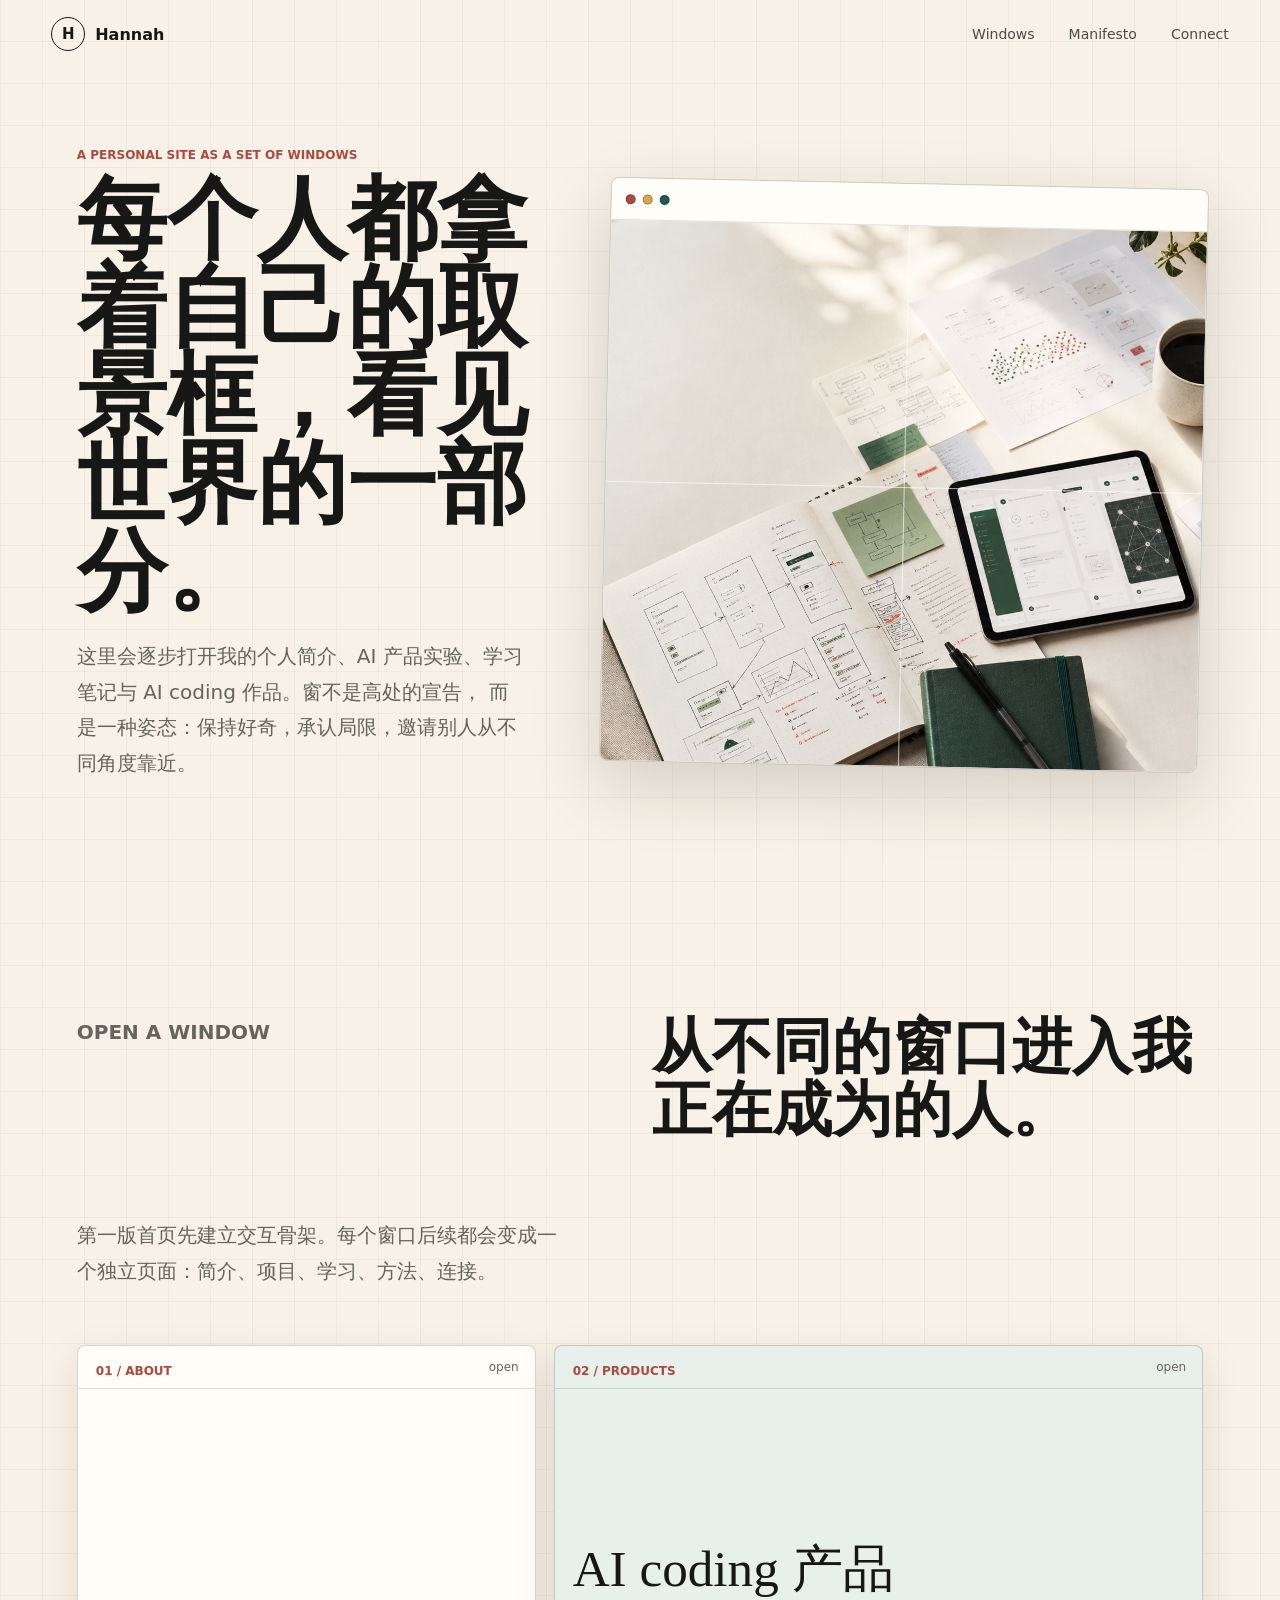
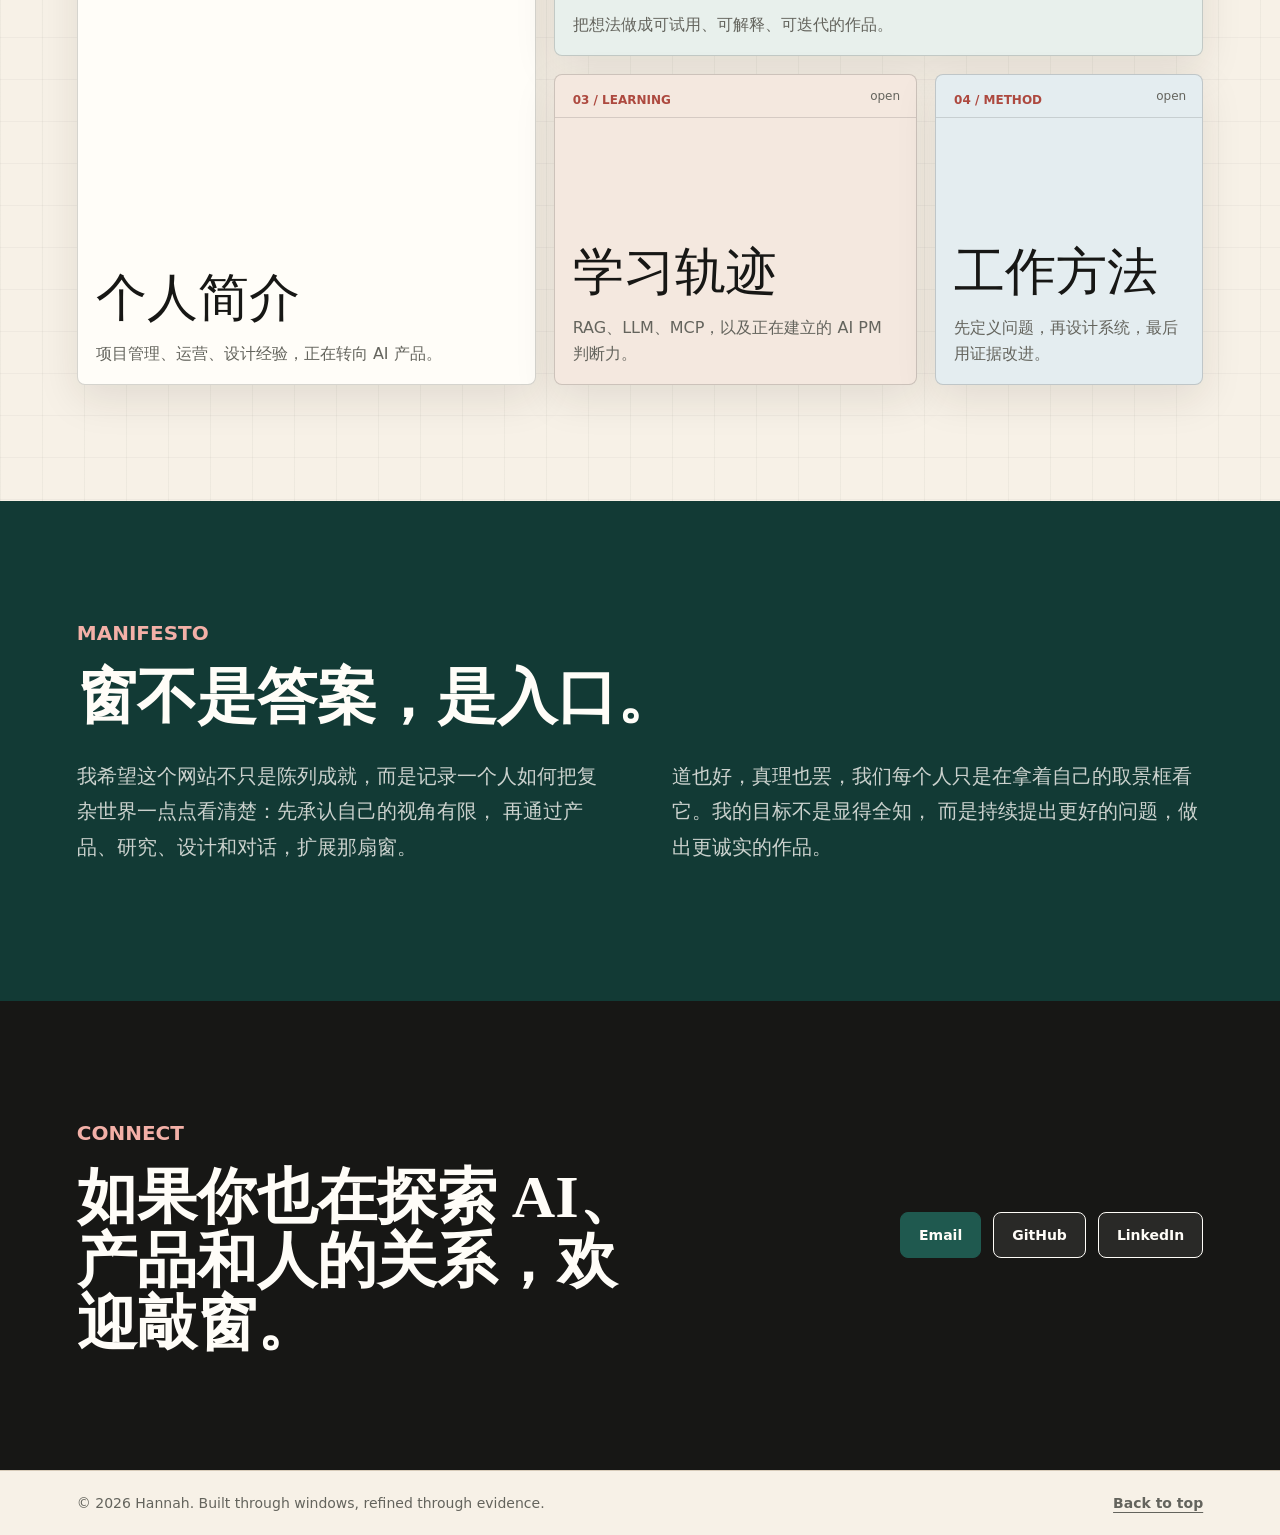
==== index.html @ ca7845c7 "Initial personal site" ====
<!doctype html>
<html lang="zh-CN">
  <head>
    <meta charset="utf-8" />
    <meta name="viewport" content="width=device-width, initial-scale=1" />
    <title>Hannah | Windows into AI Product Work</title>
    <meta
      name="description"
      content="Hannah's personal site: a window-themed portfolio for AI product thinking, AI coding products, learning notes, and human-centered experiments."
    />
    <meta property="og:title" content="Hannah | Windows into AI Product Work" />
    <meta
      property="og:description"
      content="A window-themed personal portfolio for AI product work, learning notes, and AI coding experiments."
    />
    <meta property="og:type" content="website" />
    <meta property="og:image" content="assets/hero-ai-product-workbench.png" />
    <link rel="stylesheet" href="styles.css" />
  </head>
  <body>
    <header class="site-header" data-header>
      <a class="brand" href="#top" aria-label="Hannah home">
        <span class="brand-mark">H</span>
        <span>Hannah</span>
      </a>
      <nav class="nav" aria-label="Primary navigation">
        <a href="#windows">Windows</a>
        <a href="#manifesto">Manifesto</a>
        <a href="#connect">Connect</a>
      </nav>
    </header>

    <main id="top">
      <section class="hero" aria-labelledby="hero-title">
        <div class="hero-copy">
          <p class="eyebrow">A personal site as a set of windows</p>
          <h1 id="hero-title">每个人都拿着自己的取景框，看见世界的一部分。</h1>
          <p>
            这里会逐步打开我的个人简介、AI 产品实验、学习笔记与 AI coding 作品。窗不是高处的宣告，
            而是一种姿态：保持好奇，承认局限，邀请别人从不同角度靠近。
          </p>
        </div>

        <div class="hero-window" aria-label="A large visual window into Hannah's AI product workbench">
          <div class="window-chrome">
            <span></span>
            <span></span>
            <span></span>
          </div>
          <img
            src="assets/hero-ai-product-workbench.png"
            alt="A refined AI product workbench with notes, wireframes, charts, and product screens."
          />
        </div>
      </section>

      <section class="window-stage" id="windows" aria-labelledby="windows-title">
        <div class="stage-heading">
          <p class="section-kicker">Open a window</p>
          <h2 id="windows-title">从不同的窗口进入我正在成为的人。</h2>
          <p>
            第一版首页先建立交互骨架。每个窗口后续都会变成一个独立页面：简介、项目、学习、方法、连接。
          </p>
        </div>

        <div class="window-grid" aria-label="Portfolio windows">
          <button class="window-card about-window" type="button" data-window="about">
            <span class="window-label">01 / About</span>
            <span class="window-title">个人简介</span>
            <span class="window-line">项目管理、运营、设计经验，正在转向 AI 产品。</span>
          </button>

          <button class="window-card product-window" type="button" data-window="products">
            <span class="window-label">02 / Products</span>
            <span class="window-title">AI coding 产品</span>
            <span class="window-line">把想法做成可试用、可解释、可迭代的作品。</span>
          </button>

          <button class="window-card learning-window" type="button" data-window="learning">
            <span class="window-label">03 / Learning</span>
            <span class="window-title">学习轨迹</span>
            <span class="window-line">RAG、LLM、MCP，以及正在建立的 AI PM 判断力。</span>
          </button>

          <button class="window-card method-window" type="button" data-window="method">
            <span class="window-label">04 / Method</span>
            <span class="window-title">工作方法</span>
            <span class="window-line">先定义问题，再设计系统，最后用证据改进。</span>
          </button>
        </div>
      </section>

      <section class="manifesto" id="manifesto" aria-labelledby="manifesto-title">
        <p class="section-kicker">Manifesto</p>
        <h2 id="manifesto-title">窗不是答案，是入口。</h2>
        <div class="manifesto-grid">
          <p>
            我希望这个网站不只是陈列成就，而是记录一个人如何把复杂世界一点点看清楚：先承认自己的视角有限，
            再通过产品、研究、设计和对话，扩展那扇窗。
          </p>
          <p>
            道也好，真理也罢，我们每个人只是在拿着自己的取景框看它。我的目标不是显得全知，
            而是持续提出更好的问题，做出更诚实的作品。
          </p>
        </div>
      </section>

      <section class="connect" id="connect" aria-labelledby="connect-title">
        <div>
          <p class="section-kicker">Connect</p>
          <h2 id="connect-title">如果你也在探索 AI、产品和人的关系，欢迎敲窗。</h2>
        </div>
        <div class="connect-actions">
          <a class="button primary" href="mailto:hello@example.com">Email</a>
          <a class="button secondary" href="https://github.com/" target="_blank" rel="noreferrer">GitHub</a>
          <a class="button secondary" href="https://www.linkedin.com/" target="_blank" rel="noreferrer">LinkedIn</a>
        </div>
      </section>
    </main>

    <footer class="site-footer">
      <p>© <span data-year></span> Hannah. Built through windows, refined through evidence.</p>
      <a href="#top">Back to top</a>
    </footer>

    <dialog class="window-dialog" data-dialog>
      <div class="dialog-shell">
        <button class="dialog-close" type="button" data-close aria-label="Close window">×</button>
        <p class="dialog-kicker" data-dialog-kicker></p>
        <h2 data-dialog-title></h2>
        <p data-dialog-body></p>
        <a data-dialog-link href="#connect">Continue</a>
      </div>
    </dialog>

    <script src="script.js"></script>
  </body>
</html>
---- styles.css ----
:root {
  --ink: #171715;
  --muted: #64645d;
  --paper: #f7f1e7;
  --paper-deep: #ebe1d1;
  --glass: rgba(255, 253, 247, 0.72);
  --white: #fffdf8;
  --line: #d7cbb9;
  --green: #1f594f;
  --green-dark: #123a35;
  --red: #ad493f;
  --blue: #7e99a3;
  --shadow: 0 24px 70px rgba(35, 31, 24, 0.16);
}

* {
  box-sizing: border-box;
}

html {
  scroll-behavior: smooth;
}

body {
  margin: 0;
  color: var(--ink);
  background:
    linear-gradient(90deg, rgba(23, 23, 21, 0.04) 1px, transparent 1px),
    linear-gradient(0deg, rgba(23, 23, 21, 0.035) 1px, transparent 1px),
    var(--paper);
  background-size: 42px 42px;
  font-family:
    Inter, ui-sans-serif, system-ui, -apple-system, BlinkMacSystemFont, "Segoe UI", sans-serif;
}

body::selection {
  color: var(--white);
  background: var(--green);
}

a,
button {
  color: inherit;
}

button {
  font: inherit;
}

.site-header {
  position: fixed;
  z-index: 20;
  top: 0;
  left: 0;
  right: 0;
  display: flex;
  align-items: center;
  justify-content: space-between;
  min-height: 68px;
  padding: 16px clamp(18px, 4vw, 52px);
  color: var(--ink);
  transition:
    background 180ms ease,
    box-shadow 180ms ease;
}

.site-header.is-scrolled {
  background: rgba(247, 241, 231, 0.88);
  box-shadow: 0 1px 0 rgba(23, 23, 21, 0.08);
  backdrop-filter: blur(18px);
}

.brand,
.nav {
  display: flex;
  align-items: center;
}

.brand {
  gap: 10px;
  font-weight: 780;
  text-decoration: none;
}

.brand-mark {
  display: grid;
  width: 34px;
  height: 34px;
  place-items: center;
  border: 1px solid currentColor;
  border-radius: 50%;
  font-size: 15px;
}

.nav {
  gap: clamp(14px, 3vw, 34px);
  font-size: 14px;
}

.nav a {
  text-decoration: none;
  opacity: 0.76;
}

.nav a:hover {
  opacity: 1;
}

.hero {
  min-height: 100vh;
  display: grid;
  grid-template-columns: minmax(0, 0.86fr) minmax(360px, 1.14fr);
  gap: clamp(34px, 6vw, 88px);
  align-items: center;
  padding: 108px clamp(20px, 6vw, 86px) 58px;
}

.hero-copy {
  max-width: 690px;
}

.eyebrow,
.section-kicker {
  margin: 0 0 14px;
  color: var(--red);
  font-size: 12px;
  font-weight: 820;
  letter-spacing: 0;
  text-transform: uppercase;
}

h1,
h2,
h3,
p {
  margin-top: 0;
}

h1,
h2 {
  font-family: Georgia, "Times New Roman", serif;
  letter-spacing: 0;
}

h1 {
  margin-bottom: 24px;
  font-size: clamp(44px, 7vw, 90px);
  line-height: 0.98;
}

.hero-copy p:not(.eyebrow),
.stage-heading p,
.manifesto p,
.connect p {
  color: var(--muted);
  font-size: clamp(17px, 2vw, 20px);
  line-height: 1.78;
}

.hero-window {
  position: relative;
  overflow: hidden;
  min-height: min(62vh, 620px);
  border: 1px solid rgba(23, 23, 21, 0.22);
  border-radius: 8px;
  background: var(--white);
  box-shadow: var(--shadow);
  transform: rotate(1.2deg);
}

.hero-window::before,
.hero-window::after {
  content: "";
  position: absolute;
  z-index: 2;
  background: rgba(255, 253, 248, 0.68);
  pointer-events: none;
}

.hero-window::before {
  top: 42px;
  bottom: 0;
  left: 50%;
  width: 1px;
}

.hero-window::after {
  left: 0;
  right: 0;
  top: 52%;
  height: 1px;
}

.window-chrome {
  position: relative;
  z-index: 3;
  display: flex;
  gap: 7px;
  align-items: center;
  height: 42px;
  padding: 0 14px;
  background: rgba(255, 253, 248, 0.84);
  border-bottom: 1px solid rgba(23, 23, 21, 0.12);
}

.window-chrome span {
  width: 10px;
  height: 10px;
  border: 1px solid rgba(23, 23, 21, 0.35);
  border-radius: 50%;
}

.window-chrome span:nth-child(1) {
  background: var(--red);
}

.window-chrome span:nth-child(2) {
  background: #d5a84e;
}

.window-chrome span:nth-child(3) {
  background: var(--green);
}

.hero-window img {
  display: block;
  width: 100%;
  height: calc(100% - 42px);
  min-height: 540px;
  object-fit: cover;
}

.window-stage,
.manifesto,
.connect {
  padding: clamp(62px, 9vw, 118px) clamp(20px, 6vw, 86px);
}

.stage-heading {
  display: grid;
  grid-template-columns: minmax(0, 0.95fr) minmax(280px, 1.05fr);
  gap: clamp(28px, 6vw, 88px);
  align-items: start;
  margin-bottom: 36px;
}

.stage-heading h2,
.manifesto h2,
.connect h2 {
  margin: 0;
  font-size: clamp(32px, 4.7vw, 64px);
  line-height: 1.05;
}

.window-grid {
  display: grid;
  grid-template-columns: repeat(12, 1fr);
  gap: 18px;
  min-height: 640px;
}

.window-card {
  position: relative;
  display: flex;
  min-height: 260px;
  flex-direction: column;
  justify-content: space-between;
  overflow: hidden;
  padding: 18px;
  border: 1px solid rgba(23, 23, 21, 0.18);
  border-radius: 8px;
  text-align: left;
  background: var(--glass);
  box-shadow: 0 14px 42px rgba(35, 31, 24, 0.1);
  cursor: pointer;
  transition:
    transform 180ms ease,
    box-shadow 180ms ease,
    background 180ms ease;
}

.window-card::before {
  content: "";
  position: absolute;
  inset: 42px 0 auto 0;
  height: 1px;
  background: rgba(23, 23, 21, 0.14);
}

.window-card::after {
  content: "open";
  position: absolute;
  top: 14px;
  right: 16px;
  color: var(--muted);
  font-size: 12px;
}

.window-card:hover,
.window-card:focus-visible {
  transform: translateY(-5px);
  background: rgba(255, 253, 248, 0.92);
  box-shadow: 0 26px 70px rgba(35, 31, 24, 0.16);
  outline: none;
}

.about-window {
  grid-column: span 5;
  grid-row: span 2;
  background: #fffdf8;
}

.product-window {
  grid-column: span 7;
  background: #e8f0ec;
}

.learning-window {
  grid-column: span 4;
  background: #f4e8df;
}

.method-window {
  grid-column: span 3;
  background: #e4edf0;
}

.window-label {
  color: var(--red);
  font-size: 12px;
  font-weight: 780;
  text-transform: uppercase;
}

.window-title {
  display: block;
  margin-top: auto;
  font-family: Georgia, "Times New Roman", serif;
  font-size: clamp(30px, 4vw, 58px);
  line-height: 1;
}

.window-line {
  display: block;
  max-width: 460px;
  margin-top: 18px;
  color: var(--muted);
  font-size: 16px;
  line-height: 1.6;
}

.manifesto {
  background: var(--green-dark);
  color: var(--white);
}

.manifesto .section-kicker {
  color: #f3b0a7;
}

.manifesto-grid {
  display: grid;
  grid-template-columns: 1fr 1fr;
  gap: clamp(24px, 5vw, 72px);
  margin-top: 30px;
}

.manifesto p,
.connect p {
  color: rgba(255, 253, 248, 0.78);
}

.connect {
  display: grid;
  grid-template-columns: minmax(0, 1.1fr) minmax(280px, 0.9fr);
  gap: clamp(28px, 6vw, 88px);
  align-items: center;
  color: var(--white);
  background: var(--ink);
}

.connect .section-kicker {
  color: #f3b0a7;
}

.connect-actions {
  display: flex;
  flex-wrap: wrap;
  gap: 12px;
  justify-content: flex-end;
}

.button {
  display: inline-flex;
  align-items: center;
  justify-content: center;
  min-height: 46px;
  padding: 12px 18px;
  border: 1px solid currentColor;
  border-radius: 8px;
  font-size: 14px;
  font-weight: 760;
  line-height: 1.2;
  text-decoration: none;
}

.button.primary {
  border-color: var(--green);
  color: var(--white);
  background: var(--green);
}

.button.primary:hover {
  background: var(--green-dark);
}

.button.secondary {
  color: var(--white);
  background: rgba(255, 253, 248, 0.08);
}

.site-footer {
  display: flex;
  align-items: center;
  justify-content: space-between;
  gap: 20px;
  padding: 24px clamp(20px, 6vw, 86px);
  color: var(--muted);
  background: var(--paper);
  border-top: 1px solid var(--line);
  font-size: 14px;
}

.site-footer p {
  margin: 0;
}

.site-footer a {
  font-weight: 700;
  text-decoration-thickness: 1px;
  text-underline-offset: 4px;
}

.window-dialog {
  width: min(680px, calc(100vw - 32px));
  padding: 0;
  border: 1px solid rgba(23, 23, 21, 0.22);
  border-radius: 8px;
  color: var(--ink);
  background: var(--white);
  box-shadow: var(--shadow);
}

.window-dialog::backdrop {
  background: rgba(23, 23, 21, 0.42);
  backdrop-filter: blur(8px);
}

.dialog-shell {
  position: relative;
  padding: 58px clamp(24px, 5vw, 48px) 36px;
}

.dialog-shell::before {
  content: "";
  position: absolute;
  top: 42px;
  left: 0;
  right: 0;
  height: 1px;
  background: rgba(23, 23, 21, 0.12);
}

.dialog-close {
  position: absolute;
  top: 9px;
  right: 12px;
  width: 30px;
  height: 30px;
  border: 0;
  border-radius: 50%;
  color: var(--ink);
  background: transparent;
  font-size: 26px;
  line-height: 1;
  cursor: pointer;
}

.dialog-kicker {
  margin-bottom: 12px;
  color: var(--red);
  font-size: 12px;
  font-weight: 820;
  text-transform: uppercase;
}

.dialog-shell h2 {
  margin-bottom: 18px;
  font-family: Georgia, "Times New Roman", serif;
  font-size: clamp(32px, 5vw, 56px);
  line-height: 1;
}

.dialog-shell p {
  color: var(--muted);
  font-size: 18px;
  line-height: 1.72;
}

.dialog-shell a {
  display: inline-flex;
  margin-top: 12px;
  color: var(--green);
  font-weight: 780;
  text-decoration-thickness: 1px;
  text-underline-offset: 5px;
}

@media (max-width: 980px) {
  .hero,
  .stage-heading,
  .connect {
    grid-template-columns: 1fr;
  }

  .hero {
    padding-top: 104px;
  }

  .hero-window {
    min-height: auto;
    transform: none;
  }

  .hero-window img {
    min-height: 420px;
  }

  .window-grid {
    grid-template-columns: 1fr 1fr;
    min-height: auto;
  }

  .about-window,
  .product-window,
  .learning-window,
  .method-window {
    grid-column: auto;
    grid-row: auto;
  }
}

@media (max-width: 720px) {
  .site-header {
    min-height: 62px;
    padding: 14px 18px;
  }

  .nav {
    gap: 12px;
    font-size: 13px;
  }

  .hero {
    min-height: auto;
    padding: 98px 20px 48px;
  }

  .hero-window img {
    min-height: 320px;
  }

  .window-grid,
  .manifesto-grid {
    grid-template-columns: 1fr;
  }

  .window-card {
    min-height: 230px;
  }

  .connect-actions {
    justify-content: flex-start;
  }

  .button {
    flex: 1 1 160px;
  }

  .site-footer {
    align-items: flex-start;
    flex-direction: column;
  }
}

@media (max-width: 430px) {
  h1 {
    font-size: 40px;
  }

  .brand span:last-child {
    display: none;
  }
}
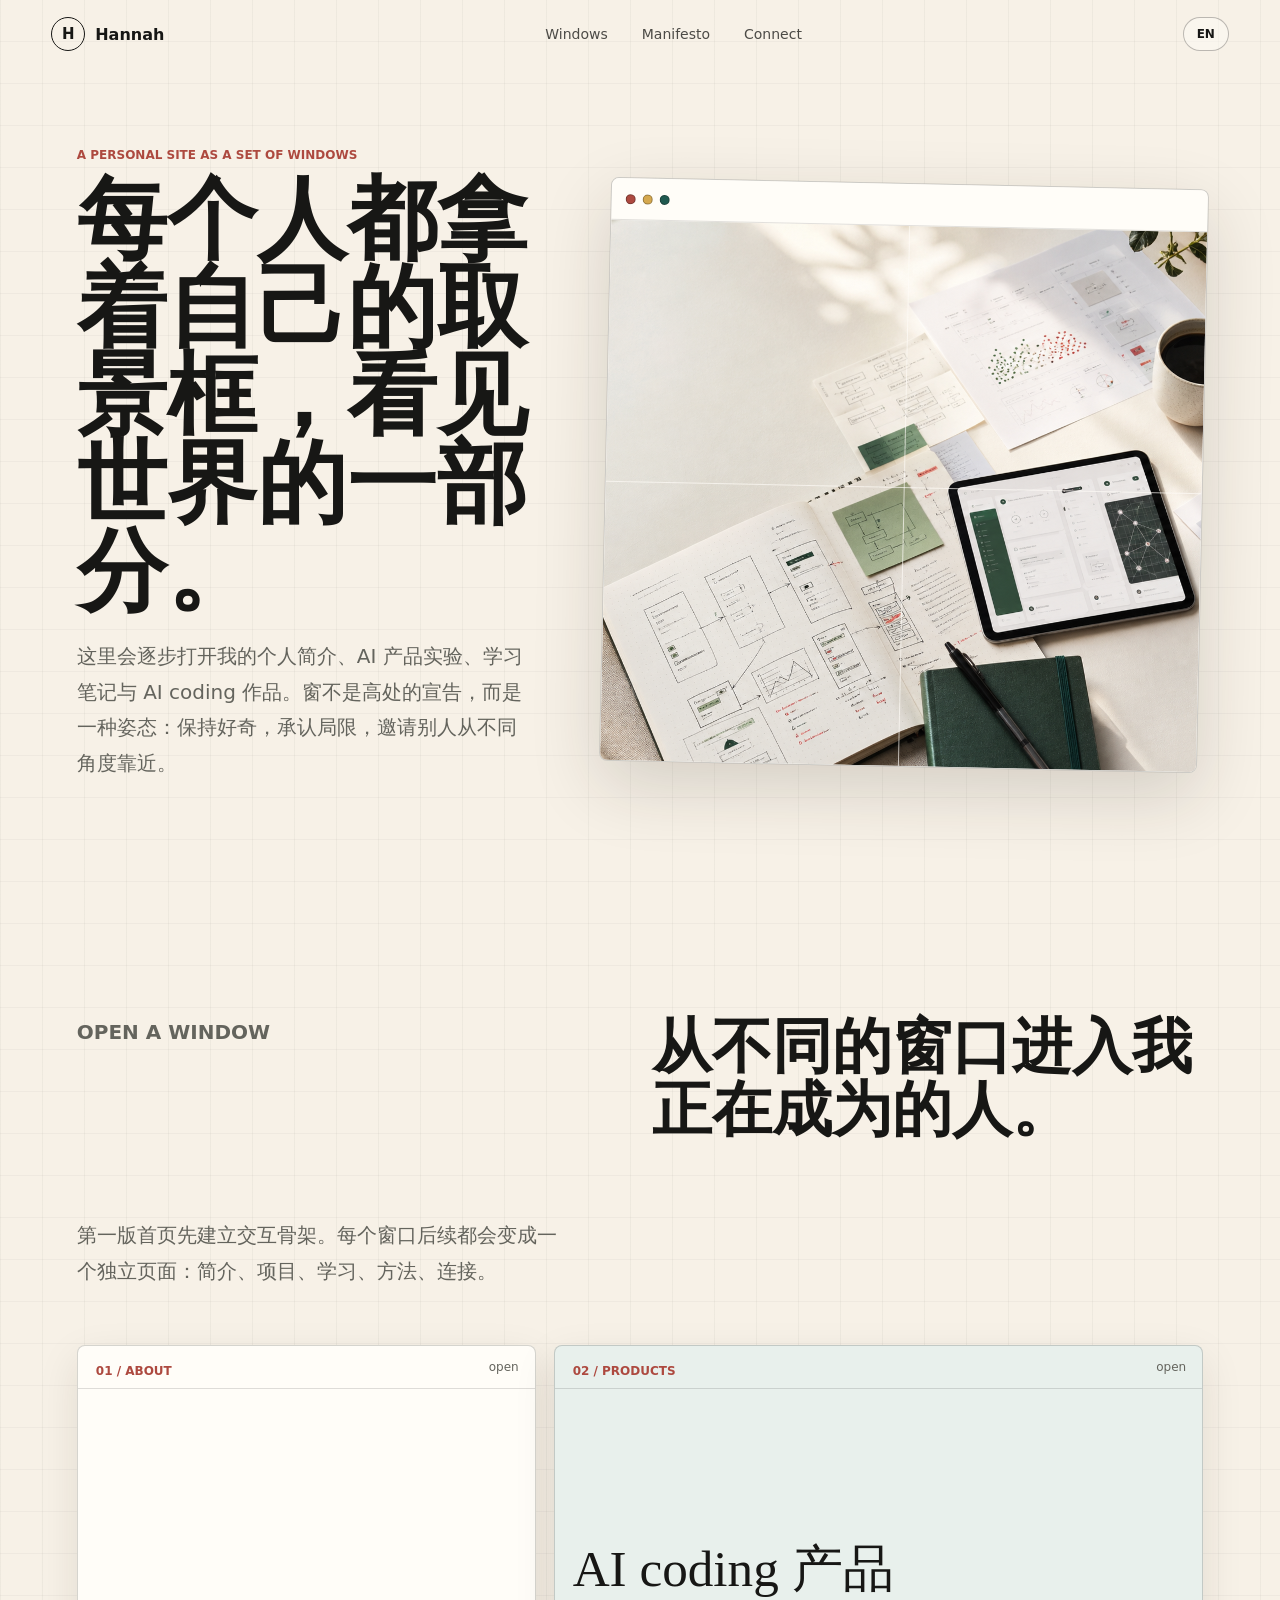
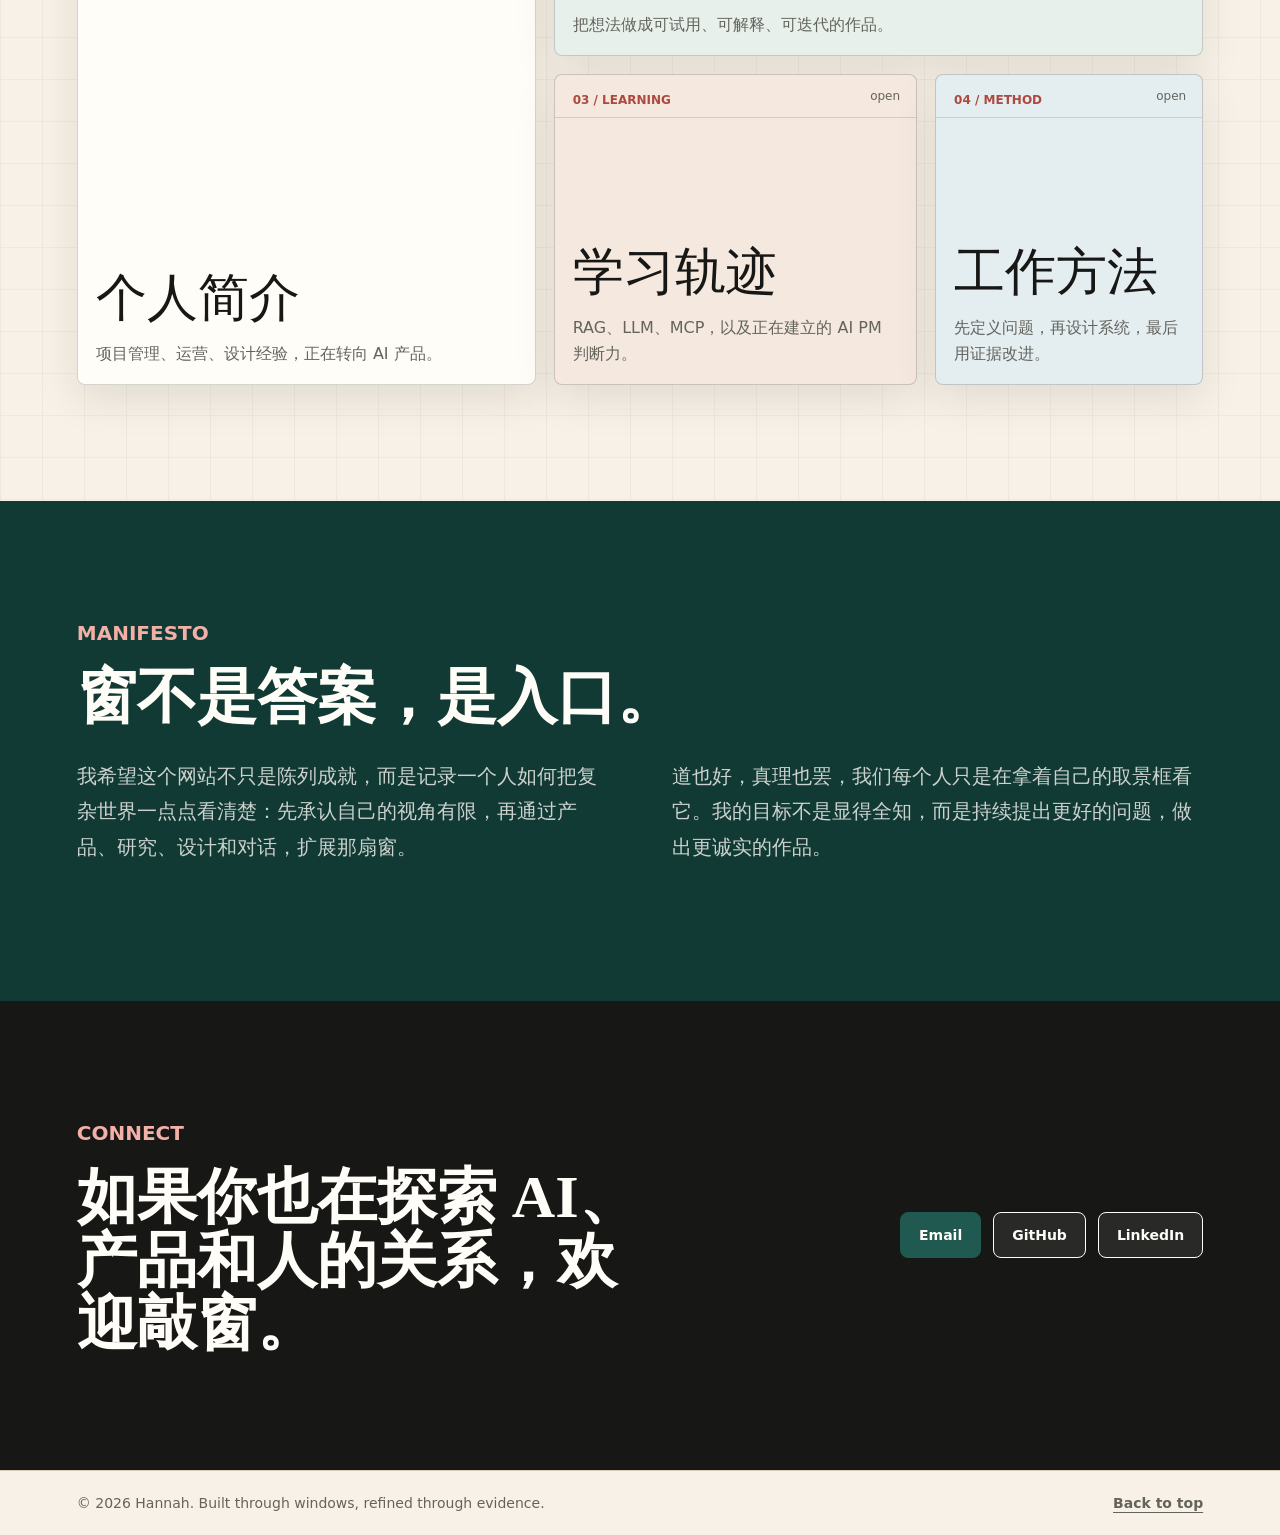
==== commit 1b9b7cbf: "Add bilingual language switcher" ====
--- a/index.html
+++ b/index.html
@@ -1,5 +1,5 @@
 <!doctype html>
-<html lang="zh-CN">
+<html lang="zh-CN" data-lang="zh">
   <head>
     <meta charset="utf-8" />
     <meta name="viewport" content="width=device-width, initial-scale=1" />
@@ -24,18 +24,19 @@
         <span>Hannah</span>
       </a>
       <nav class="nav" aria-label="Primary navigation">
-        <a href="#windows">Windows</a>
-        <a href="#manifesto">Manifesto</a>
-        <a href="#connect">Connect</a>
+        <a href="#windows" data-i18n="nav.windows">Windows</a>
+        <a href="#manifesto" data-i18n="nav.manifesto">Manifesto</a>
+        <a href="#connect" data-i18n="nav.connect">Connect</a>
       </nav>
+      <button class="language-toggle" type="button" data-language-toggle aria-label="Switch language">EN</button>
     </header>
 
     <main id="top">
       <section class="hero" aria-labelledby="hero-title">
         <div class="hero-copy">
-          <p class="eyebrow">A personal site as a set of windows</p>
-          <h1 id="hero-title">每个人都拿着自己的取景框，看见世界的一部分。</h1>
-          <p>
+          <p class="eyebrow" data-i18n="hero.eyebrow">A personal site as a set of windows</p>
+          <h1 id="hero-title" data-i18n="hero.title">每个人都拿着自己的取景框，看见世界的一部分。</h1>
+          <p data-i18n="hero.body">
             这里会逐步打开我的个人简介、AI 产品实验、学习笔记与 AI coding 作品。窗不是高处的宣告，
             而是一种姿态：保持好奇，承认局限，邀请别人从不同角度靠近。
           </p>
@@ -56,49 +57,49 @@
 
       <section class="window-stage" id="windows" aria-labelledby="windows-title">
         <div class="stage-heading">
-          <p class="section-kicker">Open a window</p>
-          <h2 id="windows-title">从不同的窗口进入我正在成为的人。</h2>
-          <p>
+          <p class="section-kicker" data-i18n="windows.eyebrow">Open a window</p>
+          <h2 id="windows-title" data-i18n="windows.title">从不同的窗口进入我正在成为的人。</h2>
+          <p data-i18n="windows.body">
             第一版首页先建立交互骨架。每个窗口后续都会变成一个独立页面：简介、项目、学习、方法、连接。
           </p>
         </div>
 
         <div class="window-grid" aria-label="Portfolio windows">
           <button class="window-card about-window" type="button" data-window="about">
-            <span class="window-label">01 / About</span>
-            <span class="window-title">个人简介</span>
-            <span class="window-line">项目管理、运营、设计经验，正在转向 AI 产品。</span>
+            <span class="window-label" data-i18n="cards.about.label">01 / About</span>
+            <span class="window-title" data-i18n="cards.about.title">个人简介</span>
+            <span class="window-line" data-i18n="cards.about.body">项目管理、运营、设计经验，正在转向 AI 产品。</span>
           </button>
 
           <button class="window-card product-window" type="button" data-window="products">
-            <span class="window-label">02 / Products</span>
-            <span class="window-title">AI coding 产品</span>
-            <span class="window-line">把想法做成可试用、可解释、可迭代的作品。</span>
+            <span class="window-label" data-i18n="cards.products.label">02 / Products</span>
+            <span class="window-title" data-i18n="cards.products.title">AI coding 产品</span>
+            <span class="window-line" data-i18n="cards.products.body">把想法做成可试用、可解释、可迭代的作品。</span>
           </button>
 
           <button class="window-card learning-window" type="button" data-window="learning">
-            <span class="window-label">03 / Learning</span>
-            <span class="window-title">学习轨迹</span>
-            <span class="window-line">RAG、LLM、MCP，以及正在建立的 AI PM 判断力。</span>
+            <span class="window-label" data-i18n="cards.learning.label">03 / Learning</span>
+            <span class="window-title" data-i18n="cards.learning.title">学习轨迹</span>
+            <span class="window-line" data-i18n="cards.learning.body">RAG、LLM、MCP，以及正在建立的 AI PM 判断力。</span>
           </button>
 
           <button class="window-card method-window" type="button" data-window="method">
-            <span class="window-label">04 / Method</span>
-            <span class="window-title">工作方法</span>
-            <span class="window-line">先定义问题，再设计系统，最后用证据改进。</span>
+            <span class="window-label" data-i18n="cards.method.label">04 / Method</span>
+            <span class="window-title" data-i18n="cards.method.title">工作方法</span>
+            <span class="window-line" data-i18n="cards.method.body">先定义问题，再设计系统，最后用证据改进。</span>
           </button>
         </div>
       </section>
 
       <section class="manifesto" id="manifesto" aria-labelledby="manifesto-title">
-        <p class="section-kicker">Manifesto</p>
-        <h2 id="manifesto-title">窗不是答案，是入口。</h2>
+        <p class="section-kicker" data-i18n="manifesto.eyebrow">Manifesto</p>
+        <h2 id="manifesto-title" data-i18n="manifesto.title">窗不是答案，是入口。</h2>
         <div class="manifesto-grid">
-          <p>
+          <p data-i18n="manifesto.bodyOne">
             我希望这个网站不只是陈列成就，而是记录一个人如何把复杂世界一点点看清楚：先承认自己的视角有限，
             再通过产品、研究、设计和对话，扩展那扇窗。
           </p>
-          <p>
+          <p data-i18n="manifesto.bodyTwo">
             道也好，真理也罢，我们每个人只是在拿着自己的取景框看它。我的目标不是显得全知，
             而是持续提出更好的问题，做出更诚实的作品。
           </p>
@@ -107,20 +108,20 @@
 
       <section class="connect" id="connect" aria-labelledby="connect-title">
         <div>
-          <p class="section-kicker">Connect</p>
-          <h2 id="connect-title">如果你也在探索 AI、产品和人的关系，欢迎敲窗。</h2>
+          <p class="section-kicker" data-i18n="connect.eyebrow">Connect</p>
+          <h2 id="connect-title" data-i18n="connect.title">如果你也在探索 AI、产品和人的关系，欢迎敲窗。</h2>
         </div>
         <div class="connect-actions">
           <a class="button primary" href="mailto:hello@example.com">Email</a>
-          <a class="button secondary" href="https://github.com/" target="_blank" rel="noreferrer">GitHub</a>
-          <a class="button secondary" href="https://www.linkedin.com/" target="_blank" rel="noreferrer">LinkedIn</a>
+          <a class="button secondary" href="https://github.com/HannahHan1625" target="_blank" rel="noreferrer">GitHub</a>
+          <a class="button secondary" href="https://www.linkedin.com/in/hannahye20000430/" target="_blank" rel="noreferrer">LinkedIn</a>
         </div>
       </section>
     </main>
 
     <footer class="site-footer">
-      <p>© <span data-year></span> Hannah. Built through windows, refined through evidence.</p>
-      <a href="#top">Back to top</a>
+      <p data-i18n-prefix="footer.prefix">© <span data-year></span> <span data-i18n="footer.text">Hannah. Built through windows, refined through evidence.</span></p>
+      <a href="#top" data-i18n="footer.back">Back to top</a>
     </footer>
 
     <dialog class="window-dialog" data-dialog>
--- a/styles.css
+++ b/styles.css
@@ -104,6 +104,24 @@
 
 .nav a:hover {
   opacity: 1;
+}
+
+.language-toggle {
+  min-width: 46px;
+  min-height: 34px;
+  border: 1px solid rgba(23, 23, 21, 0.28);
+  border-radius: 999px;
+  background: rgba(255, 253, 248, 0.44);
+  color: var(--ink);
+  font-size: 12px;
+  font-weight: 820;
+  cursor: pointer;
+}
+
+.language-toggle:hover,
+.language-toggle:focus-visible {
+  background: var(--white);
+  outline: none;
 }
 
 .hero {
@@ -561,6 +579,10 @@
     font-size: 13px;
   }
 
+  .language-toggle {
+    min-width: 42px;
+  }
+
   .hero {
     min-height: auto;
     padding: 98px 20px 48px;
